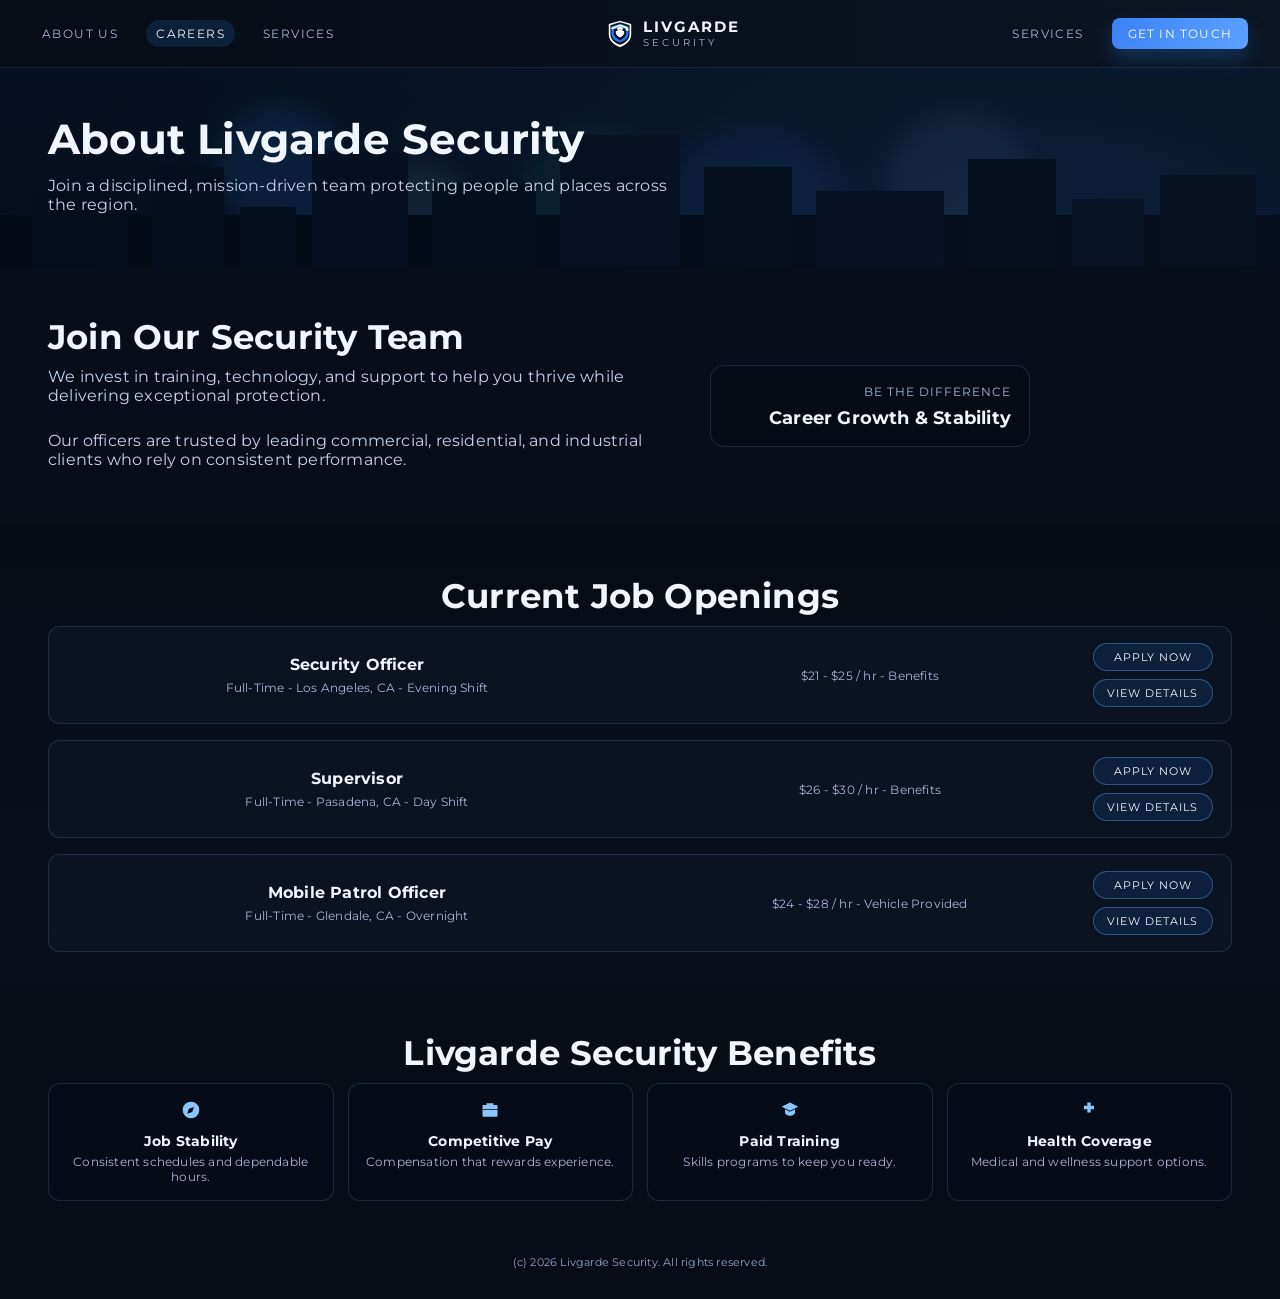
==== careers.html @ 8ab72d73 "initial website page" ====
<!doctype html>
<html lang="en">
<head>
  <meta charset="utf-8" />
  <meta name="viewport" content="width=device-width, initial-scale=1" />
  <title>Livgarde Security | Careers</title>
  <link rel="stylesheet" href="styles.css" />
</head>
<body data-page="careers">
  <main class="page">
    <div class="shell">
      <header class="nav">
        <div class="nav-left">
          <a class="nav-link" href="index.html" data-page="home">About Us</a>
          <a class="nav-link" href="careers.html" data-page="careers">Careers</a>
          <a class="nav-link" href="services.html" data-page="services">Services</a>
        </div>
        <div class="logo">
          <img src="assets/logo.svg" alt="Livgarde logo" />
          <div class="logo-text">
            <span>LIVGARDE</span>
            <small>SECURITY</small>
          </div>
        </div>
        <div class="nav-right">
          <a class="nav-link" href="services.html" data-page="services">Services</a>
          <a class="nav-cta" href="contact.html" data-page="contact">Get in Touch</a>
        </div>
      </header>

      <section class="hero-banner">
        <h1>About Livgarde Security</h1>
        <p>Join a disciplined, mission-driven team protecting people and places across the region.</p>
      </section>

      <section class="section">
        <div class="split">
          <div>
            <h2>Join Our Security Team</h2>
            <p class="lead">We invest in training, technology, and support to help you thrive while delivering exceptional protection.</p>
            <p class="lead">Our officers are trusted by leading commercial, residential, and industrial clients who rely on consistent performance.</p>
          </div>
          <div>
            <div class="hero-figure-card">
              <span>Be the Difference</span>
              <strong>Career Growth &amp; Stability</strong>
            </div>
          </div>
        </div>
      </section>

      <section class="section dark">
        <h2>Current Job Openings</h2>
        <div class="jobs">
          <div class="job-card">
            <div>
              <h4>Security Officer</h4>
              <div class="job-meta">Full-Time - Los Angeles, CA - Evening Shift</div>
            </div>
            <div class="job-meta">$21 - $25 / hr - Benefits</div>
            <div class="job-actions">
              <a href="contact.html">Apply Now</a>
              <a href="contact.html">View Details</a>
            </div>
          </div>
          <div class="job-card">
            <div>
              <h4>Supervisor</h4>
              <div class="job-meta">Full-Time - Pasadena, CA - Day Shift</div>
            </div>
            <div class="job-meta">$26 - $30 / hr - Benefits</div>
            <div class="job-actions">
              <a href="contact.html">Apply Now</a>
              <a href="contact.html">View Details</a>
            </div>
          </div>
          <div class="job-card">
            <div>
              <h4>Mobile Patrol Officer</h4>
              <div class="job-meta">Full-Time - Glendale, CA - Overnight</div>
            </div>
            <div class="job-meta">$24 - $28 / hr - Vehicle Provided</div>
            <div class="job-actions">
              <a href="contact.html">Apply Now</a>
              <a href="contact.html">View Details</a>
            </div>
          </div>
        </div>
      </section>

      <section class="section">
        <h2>Livgarde Security Benefits</h2>
        <div class="badge-row">
          <div class="badge">
            <div class="icon">
              <svg viewBox="0 0 24 24" aria-hidden="true"><path d="M12 2a10 10 0 1 0 10 10A10 10 0 0 0 12 2zm3.5 6.5l-2 6-6 2 2-6z"/></svg>
            </div>
            <h4>Job Stability</h4>
            <p>Consistent schedules and dependable hours.</p>
          </div>
          <div class="badge">
            <div class="icon">
              <svg viewBox="0 0 24 24" aria-hidden="true"><path d="M8 6V4h8v2h4a1 1 0 0 1 1 1v4H3V7a1 1 0 0 1 1-1h4zm-5 6h18v7a1 1 0 0 1-1 1H4a1 1 0 0 1-1-1v-7z"/></svg>
            </div>
            <h4>Competitive Pay</h4>
            <p>Compensation that rewards experience.</p>
          </div>
          <div class="badge">
            <div class="icon">
              <svg viewBox="0 0 24 24" aria-hidden="true"><path d="M12 3l10 5-10 5L2 8l10-5z"/><path d="M6 11v4c0 2 3 4 6 4s6-2 6-4v-4l-6 3-6-3z"/></svg>
            </div>
            <h4>Paid Training</h4>
            <p>Skills programs to keep you ready.</p>
          </div>
          <div class="badge">
            <div class="icon">
              <svg viewBox="0 0 24 24" aria-hidden="true"><path d="M10 3h4v4h4v4h-4v4h-4v-4H6V7h4V3z"/></svg>
            </div>
            <h4>Health Coverage</h4>
            <p>Medical and wellness support options.</p>
          </div>
        </div>
      </section>

      <footer class="footer">(c) 2026 Livgarde Security. All rights reserved.</footer>
    </div>
  </main>
  <script src="app.js"></script>
</body>
</html>
---- styles.css ----
@import url('https://fonts.googleapis.com/css2?family=Montserrat:wght@300;400;500;600;700;800&display=swap');

:root {
  --font-sans: "Montserrat", "Inter", system-ui, -apple-system, "Segoe UI", sans-serif;

  --color-navy-950: #030a15;
  --color-navy-900: #071426;
  --color-navy-800: #0c1d34;
  --color-navy-700: #102749;

  --color-slate-50: #f1f5ff;
  --color-slate-100: #e3e9f5;
  --color-slate-300: #c6d3ea;
  --color-slate-400: #aab4d6;
  --color-slate-500: #8ea3c7;
  --color-slate-700: #5f708d;

  --color-blue-600: #3b82f6;
  --color-blue-500: #2f8cff;
  --color-blue-400: #5ca2ff;
  --color-blue-300: #8bc5ff;

  --color-emerald-400: #34d1a1;
  --color-amber-400: #f5c15c;

  --shadow-card: 0 24px 70px rgba(0, 0, 0, 0.4);
}

* {
  box-sizing: border-box;
}

html, body {
  margin: 0;
  padding: 0;
  height: 100%;
}

body {
  font-family: var(--font-sans);
  color: var(--color-slate-50);
  background: var(--color-navy-950);
  letter-spacing: 0.2px;
  overflow-x: hidden;
}

a {
  color: inherit;
  text-decoration: none;
}

img {
  max-width: 100%;
  display: block;
}

.page {
  min-height: 100vh;
  padding: 0;
  width: 100vw;
}

.page-title {
  display: none;
}

.shell {
  width: 100vw;
  max-width: 100%;
  margin: 0;
  min-height: 100vh;
  background: linear-gradient(180deg, rgba(8, 14, 26, 0.96) 0%, rgba(8, 12, 22, 0.98) 100%);
  border-radius: 0;
  box-shadow: none;
  border: none;
  overflow: hidden;
}

.nav {
  display: flex;
  align-items: center;
  justify-content: space-between;
  padding: 18px 32px;
  background: linear-gradient(90deg, rgba(6, 12, 22, 0.96) 0%, rgba(12, 20, 34, 0.96) 100%);
  border-bottom: 1px solid rgba(90, 110, 160, 0.18);
}

.nav-left,
.nav-right {
  display: flex;
  align-items: center;
  gap: 18px;
}

.logo {
  display: flex;
  align-items: center;
  gap: 10px;
}

.logo img {
  width: 26px;
  height: 30px;
}

.logo-text {
  display: flex;
  flex-direction: column;
  line-height: 1;
  text-transform: uppercase;
}

.logo-text span {
  font-weight: 700;
  letter-spacing: 2px;
  font-size: 0.95rem;
}

.logo-text small {
  font-size: 0.6rem;
  letter-spacing: 3px;
  color: var(--color-slate-400);
  margin-top: 4px;
}

.nav-link {
  font-size: 0.78rem;
  text-transform: uppercase;
  letter-spacing: 1.4px;
  color: var(--color-slate-400);
  padding: 6px 10px;
  border-radius: 999px;
  transition: 0.2s ease;
}

.nav-link:hover,
.nav-link.active {
  color: var(--color-slate-50);
  background: rgba(47, 140, 255, 0.15);
}

.nav-cta {
  background: linear-gradient(120deg, var(--color-blue-600), var(--color-blue-400));
  color: white;
  font-size: 0.75rem;
  text-transform: uppercase;
  letter-spacing: 1.2px;
  border-radius: 8px;
  padding: 8px 16px;
  box-shadow: 0 10px 20px rgba(47, 140, 255, 0.25);
}

.nav-cta.active {
  box-shadow: 0 14px 30px rgba(47, 140, 255, 0.45);
  outline: 1px solid rgba(140, 197, 255, 0.6);
}

.hero {
  position: relative;
  background: linear-gradient(120deg, rgba(2, 8, 18, 0.7), rgba(7, 16, 31, 0.5)), url('./assets/hero.svg');
  background-size: cover;
  background-position: center;
  padding: 60px 50px 80px;
  display: grid;
  grid-template-columns: minmax(0, 1.05fr) minmax(0, 0.95fr);
  gap: 24px;
}

.hero::after {
  content: "";
  position: absolute;
  inset: 0;
  background: linear-gradient(180deg, rgba(7, 13, 24, 0.2) 0%, rgba(7, 13, 24, 0.75) 100%);
  pointer-events: none;
}

.hero-content {
  position: relative;
  z-index: 1;
}

.hero-title {
  font-size: clamp(2rem, 2.3vw + 1.4rem, 3.1rem);
  font-weight: 700;
  margin: 0 0 18px;
  line-height: 1.15;
}

.hero-subtitle {
  color: var(--color-slate-300);
  max-width: 430px;
  font-size: 1rem;
  margin-bottom: 24px;
}

.hero-actions {
  display: flex;
  gap: 14px;
  flex-wrap: wrap;
}

.button {
  display: inline-flex;
  align-items: center;
  gap: 8px;
  padding: 10px 18px;
  border-radius: 8px;
  font-size: 0.8rem;
  text-transform: uppercase;
  letter-spacing: 1.4px;
  border: 1px solid transparent;
  transition: 0.2s ease;
}

.button.primary {
  background: linear-gradient(120deg, var(--color-blue-600), var(--color-blue-400));
  color: #fff;
  box-shadow: 0 14px 28px rgba(47, 140, 255, 0.25);
}

.button.secondary {
  background: rgba(9, 16, 28, 0.7);
  border-color: rgba(140, 163, 199, 0.35);
  color: var(--color-slate-50);
}

.button:hover {
  transform: translateY(-2px);
}

.hero-figure {
  position: relative;
  z-index: 1;
  display: flex;
  align-items: flex-end;
  justify-content: flex-end;
}

.hero-figure-card {
  width: min(320px, 90%);
  background: rgba(6, 12, 22, 0.7);
  border: 1px solid rgba(120, 150, 200, 0.2);
  border-radius: 14px;
  padding: 18px;
  backdrop-filter: blur(4px);
  text-align: right;
}

.hero-figure-card span {
  display: block;
  font-size: 0.75rem;
  color: var(--color-slate-400);
  letter-spacing: 1px;
  text-transform: uppercase;
}

.hero-figure-card strong {
  font-size: 1.1rem;
  display: block;
  margin-top: 8px;
}

.section {
  padding: 50px 48px 30px;
  text-align: center;
}

.section h2 {
  margin: 0 0 10px;
  font-size: clamp(1.5rem, 2vw + 0.8rem, 2.1rem);
}

.section p.lead {
  margin: 0 auto 26px;
  color: var(--color-slate-300);
  max-width: 640px;
  font-size: 0.98rem;
}

.card-grid {
  display: grid;
  grid-template-columns: repeat(auto-fit, minmax(180px, 1fr));
  gap: 16px;
}

.card {
  background: rgba(11, 18, 30, 0.9);
  border: 1px solid rgba(120, 150, 200, 0.2);
  border-radius: 12px;
  padding: 18px 16px 20px;
  text-align: center;
  box-shadow: inset 0 0 12px rgba(0, 0, 0, 0.2);
}

.card .icon {
  width: 38px;
  height: 38px;
  margin: 0 auto 10px;
  background: rgba(47, 140, 255, 0.12);
  border-radius: 10px;
  display: grid;
  place-items: center;
  border: 1px solid rgba(92, 162, 255, 0.4);
}

.icon svg {
  width: 20px;
  height: 20px;
  fill: var(--color-blue-300);
}

.card h3 {
  font-size: 0.9rem;
  margin: 6px 0 8px;
}

.card p {
  font-size: 0.78rem;
  color: var(--color-slate-400);
  margin: 0 0 12px;
}

.card .tiny-button {
  display: inline-block;
  font-size: 0.7rem;
  text-transform: uppercase;
  letter-spacing: 1px;
  color: var(--color-slate-50);
  padding: 6px 12px;
  border-radius: 999px;
  background: rgba(47, 140, 255, 0.18);
  border: 1px solid rgba(92, 162, 255, 0.4);
}

.split {
  display: grid;
  grid-template-columns: minmax(0, 1.1fr) minmax(0, 0.9fr);
  gap: 24px;
  align-items: center;
  text-align: left;
}

.section.dark {
  background: linear-gradient(180deg, rgba(6, 12, 22, 0.96) 0%, rgba(9, 16, 28, 0.98) 100%);
}

.jobs {
  display: grid;
  gap: 16px;
}

.job-card {
  display: grid;
  grid-template-columns: 1.4fr 1fr 120px;
  gap: 16px;
  padding: 16px 18px;
  border-radius: 12px;
  background: rgba(12, 20, 34, 0.92);
  border: 1px solid rgba(120, 150, 200, 0.2);
  align-items: center;
}

.job-card h4 {
  margin: 0 0 6px;
}

.job-meta {
  font-size: 0.75rem;
  color: var(--color-slate-400);
}

.job-actions {
  display: flex;
  flex-direction: column;
  gap: 8px;
}

.job-actions a {
  font-size: 0.7rem;
  text-transform: uppercase;
  letter-spacing: 1px;
  text-align: center;
  padding: 6px 10px;
  border-radius: 999px;
  border: 1px solid rgba(92, 162, 255, 0.4);
  background: rgba(47, 140, 255, 0.12);
}

.list-stack {
  display: grid;
  gap: 12px;
}

.list-item {
  display: flex;
  justify-content: space-between;
  align-items: center;
  padding: 14px 16px;
  border-radius: 12px;
  border: 1px solid rgba(120, 150, 200, 0.18);
  background: rgba(8, 15, 28, 0.92);
}

.list-item small {
  color: var(--color-slate-400);
}

.footer {
  padding: 24px 40px 30px;
  text-align: center;
  font-size: 0.7rem;
  color: var(--color-slate-500);
}

.badge-row {
  display: grid;
  grid-template-columns: repeat(auto-fit, minmax(150px, 1fr));
  gap: 14px;
}

.badge {
  background: rgba(7, 13, 24, 0.95);
  border: 1px solid rgba(120, 150, 200, 0.2);
  border-radius: 12px;
  padding: 16px;
  text-align: center;
}

.badge h4 {
  margin: 8px 0 4px;
  font-size: 0.9rem;
}

.badge p {
  margin: 0;
  font-size: 0.75rem;
  color: var(--color-slate-400);
}

.hero-banner {
  background: linear-gradient(120deg, rgba(2, 8, 18, 0.65), rgba(6, 14, 26, 0.6)), url('./assets/hero.svg');
  background-size: cover;
  background-position: center;
  padding: 46px 48px 52px;
  text-align: left;
}

.hero-banner h1 {
  margin: 0 0 12px;
  font-size: clamp(1.9rem, 2vw + 1.2rem, 2.6rem);
}

.hero-banner p {
  margin: 0;
  max-width: 620px;
  color: var(--color-slate-300);
}

.faq {
  display: grid;
  gap: 10px;
  text-align: left;
}

.faq-item {
  padding: 14px 16px;
  border-radius: 12px;
  border: 1px solid rgba(120, 150, 200, 0.18);
  background: rgba(8, 14, 26, 0.9);
  display: flex;
  justify-content: space-between;
  gap: 14px;
}

.faq-item span {
  color: var(--color-slate-300);
}

.location-grid {
  display: grid;
  grid-template-columns: repeat(auto-fit, minmax(220px, 1fr));
  gap: 16px;
  text-align: left;
}

.location-card {
  background: rgba(8, 14, 26, 0.9);
  border-radius: 12px;
  border: 1px solid rgba(120, 150, 200, 0.2);
  padding: 16px;
}

.location-card h4 {
  margin: 0 0 6px;
}

.location-card p {
  margin: 0;
  font-size: 0.8rem;
  color: var(--color-slate-400);
}

@media (max-width: 960px) {
  .hero {
    grid-template-columns: 1fr;
  }

  .split {
    grid-template-columns: 1fr;
  }

  .job-card {
    grid-template-columns: 1fr;
  }

  .hero-figure {
    justify-content: flex-start;
  }
}

@media (max-width: 720px) {
  .nav {
    flex-direction: column;
    gap: 14px;
  }

  .nav-left,
  .nav-right {
    flex-wrap: wrap;
    justify-content: center;
  }

  .section {
    padding: 42px 24px 26px;
  }

  .hero {
    padding: 48px 24px 60px;
  }

  .hero-banner {
    padding: 42px 24px 48px;
  }
}
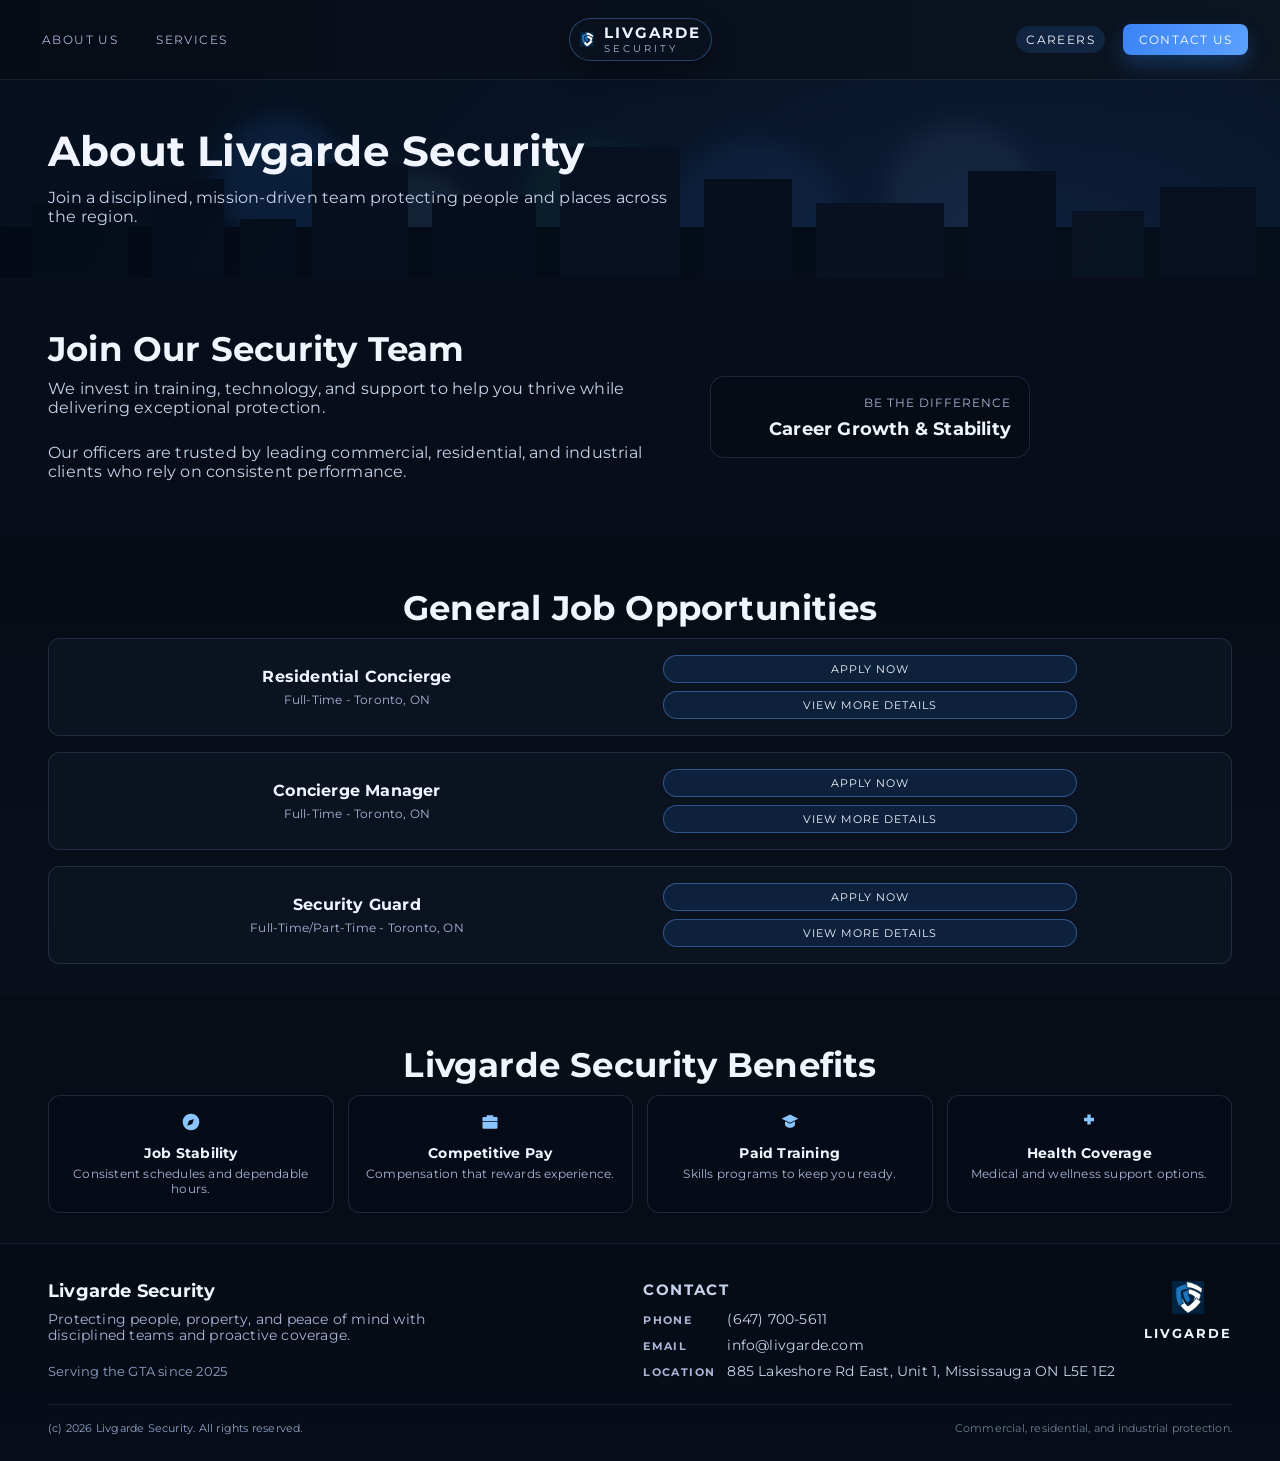
==== commit 555ea06d: "changes to header, added footer, adjusting right pages" ====
--- a/careers.html
+++ b/careers.html
@@ -4,7 +4,7 @@
   <meta charset="utf-8" />
   <meta name="viewport" content="width=device-width, initial-scale=1" />
   <title>Livgarde Security | Careers</title>
-  <link rel="stylesheet" href="styles.css" />
+  <link rel="stylesheet" href="styles.css?v=4" />
 </head>
 <body data-page="careers">
   <main class="page">
@@ -12,19 +12,18 @@
       <header class="nav">
         <div class="nav-left">
           <a class="nav-link" href="index.html" data-page="home">About Us</a>
-          <a class="nav-link" href="careers.html" data-page="careers">Careers</a>
           <a class="nav-link" href="services.html" data-page="services">Services</a>
         </div>
-        <div class="logo">
-          <img src="assets/logo.svg" alt="Livgarde logo" />
+        <a class="logo-button" href="index.html" data-page="home">
+          <img src="assets/Livgardelogo.svg" alt="Livgarde logo" />
           <div class="logo-text">
             <span>LIVGARDE</span>
             <small>SECURITY</small>
           </div>
-        </div>
+        </a>
         <div class="nav-right">
-          <a class="nav-link" href="services.html" data-page="services">Services</a>
-          <a class="nav-cta" href="contact.html" data-page="contact">Get in Touch</a>
+          <a class="nav-link" href="careers.html" data-page="careers">Careers</a>
+          <a class="nav-cta" href="contact.html" data-page="contact">Contact Us</a>
         </div>
       </header>
 
@@ -50,39 +49,36 @@
       </section>
 
       <section class="section dark">
-        <h2>Current Job Openings</h2>
+        <h2>General Job Opportunities</h2>
         <div class="jobs">
           <div class="job-card">
             <div>
-              <h4>Security Officer</h4>
-              <div class="job-meta">Full-Time - Los Angeles, CA - Evening Shift</div>
+              <h4>Residential Concierge</h4>
+              <div class="job-meta">Full-Time - Toronto, ON </div>
             </div>
-            <div class="job-meta">$21 - $25 / hr - Benefits</div>
             <div class="job-actions">
               <a href="contact.html">Apply Now</a>
-              <a href="contact.html">View Details</a>
+              <a href="contact.html">View More Details</a>
             </div>
           </div>
           <div class="job-card">
             <div>
-              <h4>Supervisor</h4>
-              <div class="job-meta">Full-Time - Pasadena, CA - Day Shift</div>
+              <h4>Concierge Manager</h4>
+              <div class="job-meta">Full-Time - Toronto, ON </div>
             </div>
-            <div class="job-meta">$26 - $30 / hr - Benefits</div>
             <div class="job-actions">
               <a href="contact.html">Apply Now</a>
-              <a href="contact.html">View Details</a>
+              <a href="contact.html">View More Details</a>
             </div>
           </div>
           <div class="job-card">
             <div>
-              <h4>Mobile Patrol Officer</h4>
-              <div class="job-meta">Full-Time - Glendale, CA - Overnight</div>
+              <h4>Security Guard</h4>
+              <div class="job-meta">Full-Time/Part-Time - Toronto, ON </div>
             </div>
-            <div class="job-meta">$24 - $28 / hr - Vehicle Provided</div>
             <div class="job-actions">
               <a href="contact.html">Apply Now</a>
-              <a href="contact.html">View Details</a>
+              <a href="contact.html">View More Details</a>
             </div>
           </div>
         </div>
@@ -122,7 +118,32 @@
         </div>
       </section>
 
-      <footer class="footer">(c) 2026 Livgarde Security. All rights reserved.</footer>
+      <footer class="footer">
+  <div class="footer-top">
+    <div class="footer-brand">
+      <h3>Livgarde Security</h3>
+      <p>Protecting people, property, and peace of mind with disciplined teams and proactive coverage.</p>
+      <span>Serving the GTA since 2025</span>
+    </div>
+    <div class="footer-contact">
+      <h4>Contact</h4>
+      <div class="contact-list">
+        <div><strong>Phone</strong> (647) 700-5611</div>
+        <div><strong>Email</strong> info@livgarde.com</div>
+        <div><strong>Location</strong> 885 Lakeshore Rd East, Unit 1, Mississauga ON L5E 1E2</div>
+      </div>
+    </div>
+    <div class="footer-mark">
+      <img src="assets/Livgardelogo.svg" alt="Livgarde logo" />
+      <span>Livgarde</span>
+    </div>
+  </div>
+  <div class="footer-bottom">
+    <span>(c) 2026 Livgarde Security. All rights reserved.</span>
+    <span>Commercial, residential, and industrial protection.</span>
+  </div>
+</footer>
+
     </div>
   </main>
   <script src="app.js"></script>
--- a/styles.css
+++ b/styles.css
@@ -77,12 +77,13 @@
 }
 
 .nav {
-  display: flex;
-  align-items: center;
-  justify-content: space-between;
+  display: grid;
+  grid-template-columns: 1fr auto 1fr;
+  align-items: center;
   padding: 18px 32px;
   background: linear-gradient(90deg, rgba(6, 12, 22, 0.96) 0%, rgba(12, 20, 34, 0.96) 100%);
   border-bottom: 1px solid rgba(90, 110, 160, 0.18);
+  gap: 12px;
 }
 
 .nav-left,
@@ -92,15 +93,31 @@
   gap: 18px;
 }
 
-.logo {
+.nav-right {
+  justify-content: flex-end;
+}
+
+.logo-button {
   display: flex;
   align-items: center;
   gap: 10px;
-}
-
-.logo img {
-  width: 26px;
-  height: 30px;
+  padding: 6px 10px;
+  border-radius: 999px;
+  border: 1px solid rgba(92, 162, 255, 0.35);
+  background: rgba(10, 18, 32, 0.8);
+  box-shadow: 0 10px 24px rgba(0, 0, 0, 0.35);
+  transition: 0.2s ease;
+}
+
+.logo-button:hover {
+  transform: translateY(-1px);
+  border-color: rgba(92, 162, 255, 0.6);
+}
+
+.logo-button img {
+  width: 14px;
+  height: 16px;
+  object-fit: contain;
 }
 
 .logo-text {
@@ -320,6 +337,16 @@
   margin: 0 0 12px;
 }
 
+.contact-card p {
+  font-size: 0.9rem;
+  color: var(--color-slate-300);
+}
+
+.contact-card .tiny-button {
+  font-size: 0.78rem;
+  padding: 7px 14px;
+}
+
 .card .tiny-button {
   display: inline-block;
   font-size: 0.7rem;
@@ -406,10 +433,93 @@
 }
 
 .footer {
-  padding: 24px 40px 30px;
+  padding: 36px 48px 26px;
+  background: linear-gradient(180deg, rgba(6, 12, 22, 0.98) 0%, rgba(7, 13, 24, 1) 100%);
+  border-top: 1px solid rgba(90, 110, 160, 0.2);
+}
+
+.footer-top {
+  display: grid;
+  grid-template-columns: 1.2fr 1fr auto;
+  gap: 28px;
+  align-items: start;
+  padding-bottom: 24px;
+}
+
+.footer-brand h3 {
+  margin: 0 0 10px;
+  font-size: 1.1rem;
+}
+
+.footer-brand p {
+  margin: 0 0 18px;
+  color: var(--color-slate-400);
+  font-size: 0.85rem;
+  max-width: 380px;
+}
+
+.footer-brand span {
+  color: var(--color-slate-500);
+  font-size: 0.8rem;
+}
+
+.footer-contact h4 {
+  margin: 0 0 12px;
+  font-size: 0.95rem;
+  text-transform: uppercase;
+  letter-spacing: 1.6px;
+  color: var(--color-slate-300);
+}
+
+.contact-list {
+  display: grid;
+  gap: 10px;
+  font-size: 0.85rem;
+  color: var(--color-slate-300);
+}
+
+.contact-list strong {
+  display: inline-block;
+  width: 80px;
+  color: var(--color-slate-400);
+  text-transform: uppercase;
+  letter-spacing: 1.4px;
+  font-size: 0.7rem;
+}
+
+.footer-mark {
+  display: grid;
+  place-items: center;
+  gap: 10px;
   text-align: center;
+}
+
+.footer-mark img {
+  width: 32px;
+  height: 36px;
+  object-fit: contain;
+}
+
+.footer-mark span {
+  font-weight: 700;
+  letter-spacing: 2px;
+  text-transform: uppercase;
+  font-size: 0.8rem;
+}
+
+.footer-bottom {
+  display: flex;
+  justify-content: space-between;
+  align-items: center;
+  gap: 16px;
+  border-top: 1px solid rgba(90, 110, 160, 0.2);
+  padding-top: 16px;
   font-size: 0.7rem;
   color: var(--color-slate-500);
+}
+
+.footer-bottom span:last-child {
+  color: var(--color-slate-600, #6f7d95);
 }
 
 .badge-row {
@@ -541,4 +651,18 @@
   .hero-banner {
     padding: 42px 24px 48px;
   }
-}
+
+  .footer {
+    padding: 32px 24px 22px;
+  }
+
+  .footer-top {
+    grid-template-columns: 1fr;
+    text-align: left;
+  }
+
+  .footer-bottom {
+    flex-direction: column;
+    align-items: flex-start;
+  }
+}
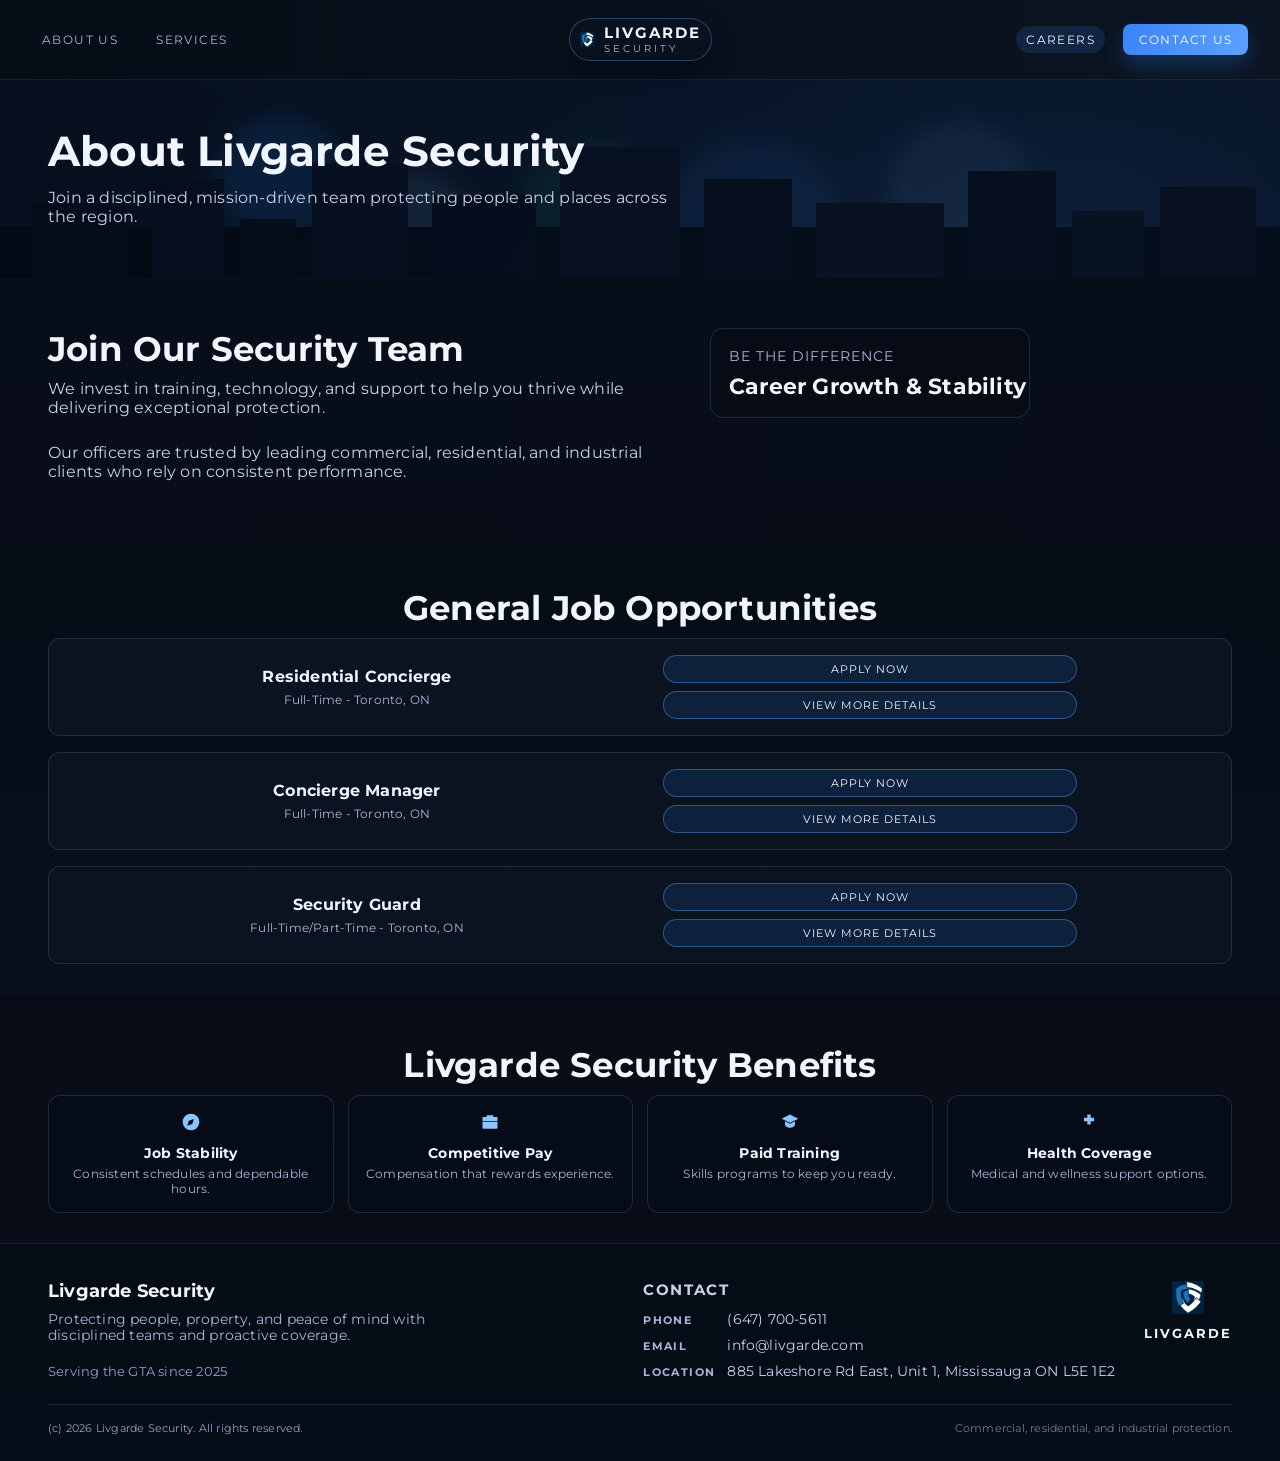
==== commit ce4e386f: "final tweaks" ====
--- a/careers.html
+++ b/careers.html
@@ -33,14 +33,14 @@
       </section>
 
       <section class="section">
-        <div class="split">
+        <div class="split split-top">
           <div>
             <h2>Join Our Security Team</h2>
             <p class="lead">We invest in training, technology, and support to help you thrive while delivering exceptional protection.</p>
             <p class="lead">Our officers are trusted by leading commercial, residential, and industrial clients who rely on consistent performance.</p>
           </div>
           <div>
-            <div class="hero-figure-card">
+            <div class="hero-figure-card align-left">
               <span>Be the Difference</span>
               <strong>Career Growth &amp; Stability</strong>
             </div>
--- a/styles.css
+++ b/styles.css
@@ -263,18 +263,23 @@
   text-align: right;
 }
 
+.hero-figure-card.align-left {
+  text-align: left;
+}
+
 .hero-figure-card span {
   display: block;
-  font-size: 0.75rem;
+  font-size: clamp(0.74rem, 0.45vw + 0.66rem, 0.9rem);
   color: var(--color-slate-400);
   letter-spacing: 1px;
   text-transform: uppercase;
 }
 
 .hero-figure-card strong {
-  font-size: 1.1rem;
+  font-size: clamp(1.02rem, 0.8vw + 0.78rem, 1.35rem);
   display: block;
   margin-top: 8px;
+  white-space: nowrap;
 }
 
 .section {
@@ -347,6 +352,105 @@
   padding: 7px 14px;
 }
 
+.contact-form-wrap {
+  margin-top: 28px;
+  background: rgba(10, 18, 32, 0.85);
+  border: 1px solid rgba(120, 150, 200, 0.22);
+  border-radius: 16px;
+  padding: 22px;
+  text-align: left;
+}
+
+.contact-form-wrap h3 {
+  margin: 0 0 6px;
+  font-size: 1.1rem;
+}
+
+.contact-form-wrap p {
+  margin: 0 0 16px;
+  color: var(--color-slate-300);
+  font-size: 0.9rem;
+}
+
+.contact-form {
+  display: grid;
+  gap: 18px;
+}
+
+.form-row {
+  display: flex;
+  flex-direction: column;
+  gap: 8px;
+}
+
+.form-fieldset {
+  border: 1px solid rgba(120, 150, 200, 0.22);
+  border-radius: 14px;
+  padding: 18px;
+  display: grid;
+  grid-template-columns: repeat(12, minmax(0, 1fr));
+  gap: 14px;
+  background: rgba(7, 13, 24, 0.75);
+}
+
+.form-fieldset legend {
+  padding: 0 10px;
+  font-size: 0.78rem;
+  text-transform: uppercase;
+  letter-spacing: 1.2px;
+  color: var(--color-slate-300);
+}
+
+.form-row.span-6 {
+  grid-column: span 6;
+}
+
+.form-row.span-12 {
+  grid-column: span 12;
+}
+
+.contact-form label {
+  font-size: 0.78rem;
+  text-transform: uppercase;
+  letter-spacing: 1px;
+  color: var(--color-slate-400);
+}
+
+.contact-form input,
+.contact-form select,
+.contact-form textarea {
+  background: rgba(8, 14, 26, 0.9);
+  border: 1px solid rgba(120, 150, 200, 0.3);
+  color: var(--color-slate-50);
+  border-radius: 10px;
+  padding: 10px 12px;
+  font-family: var(--font-sans);
+  font-size: 0.9rem;
+  outline: none;
+}
+
+.contact-form input::placeholder,
+.contact-form textarea::placeholder {
+  color: rgba(170, 180, 214, 0.6);
+}
+
+.contact-form input:focus,
+.contact-form select:focus,
+.contact-form textarea:focus {
+  border-color: rgba(92, 162, 255, 0.7);
+  box-shadow: 0 0 0 2px rgba(92, 162, 255, 0.2);
+}
+
+.form-submit {
+  justify-content: center;
+  border: none;
+  cursor: pointer;
+}
+
+.honeypot {
+  display: none;
+}
+
 .card .tiny-button {
   display: inline-block;
   font-size: 0.7rem;
@@ -365,6 +469,10 @@
   gap: 24px;
   align-items: center;
   text-align: left;
+}
+
+.split.split-top {
+  align-items: flex-start;
 }
 
 .section.dark {
@@ -573,17 +681,57 @@
 }
 
 .faq-item {
-  padding: 14px 16px;
   border-radius: 12px;
   border: 1px solid rgba(120, 150, 200, 0.18);
   background: rgba(8, 14, 26, 0.9);
-  display: flex;
-  justify-content: space-between;
-  gap: 14px;
-}
-
-.faq-item span {
-  color: var(--color-slate-300);
+  overflow: hidden;
+}
+
+.faq-question {
+  width: 100%;
+  border: none;
+  background: transparent;
+  color: var(--color-slate-50);
+  text-align: left;
+  padding: 14px 44px 14px 16px;
+  font-family: var(--font-sans);
+  font-size: 0.95rem;
+  cursor: pointer;
+  position: relative;
+}
+
+.faq-question::after {
+  content: "+";
+  position: absolute;
+  right: 16px;
+  top: 50%;
+  transform: translateY(-50%);
+  color: var(--color-slate-300);
+  font-size: 1.1rem;
+  transition: transform 0.2s ease, color 0.2s ease;
+}
+
+.faq-item.is-open .faq-question::after {
+  content: "–";
+  color: var(--color-blue-300);
+}
+
+.faq-answer {
+  padding: 0 16px;
+  max-height: 0;
+  overflow: hidden;
+  color: var(--color-slate-300);
+  transition: max-height 0.25s ease;
+}
+
+.faq-item.is-open .faq-answer {
+  padding-bottom: 14px;
+  max-height: 160px;
+}
+
+.faq-answer p {
+  margin: 0;
+  font-size: 0.85rem;
 }
 
 .location-grid {
@@ -665,4 +813,17 @@
     flex-direction: column;
     align-items: flex-start;
   }
-}
+
+  .contact-form {
+    grid-template-columns: 1fr;
+  }
+
+  .form-fieldset {
+    grid-template-columns: 1fr;
+  }
+
+  .form-row.span-6,
+  .form-row.span-12 {
+    grid-column: auto;
+  }
+}
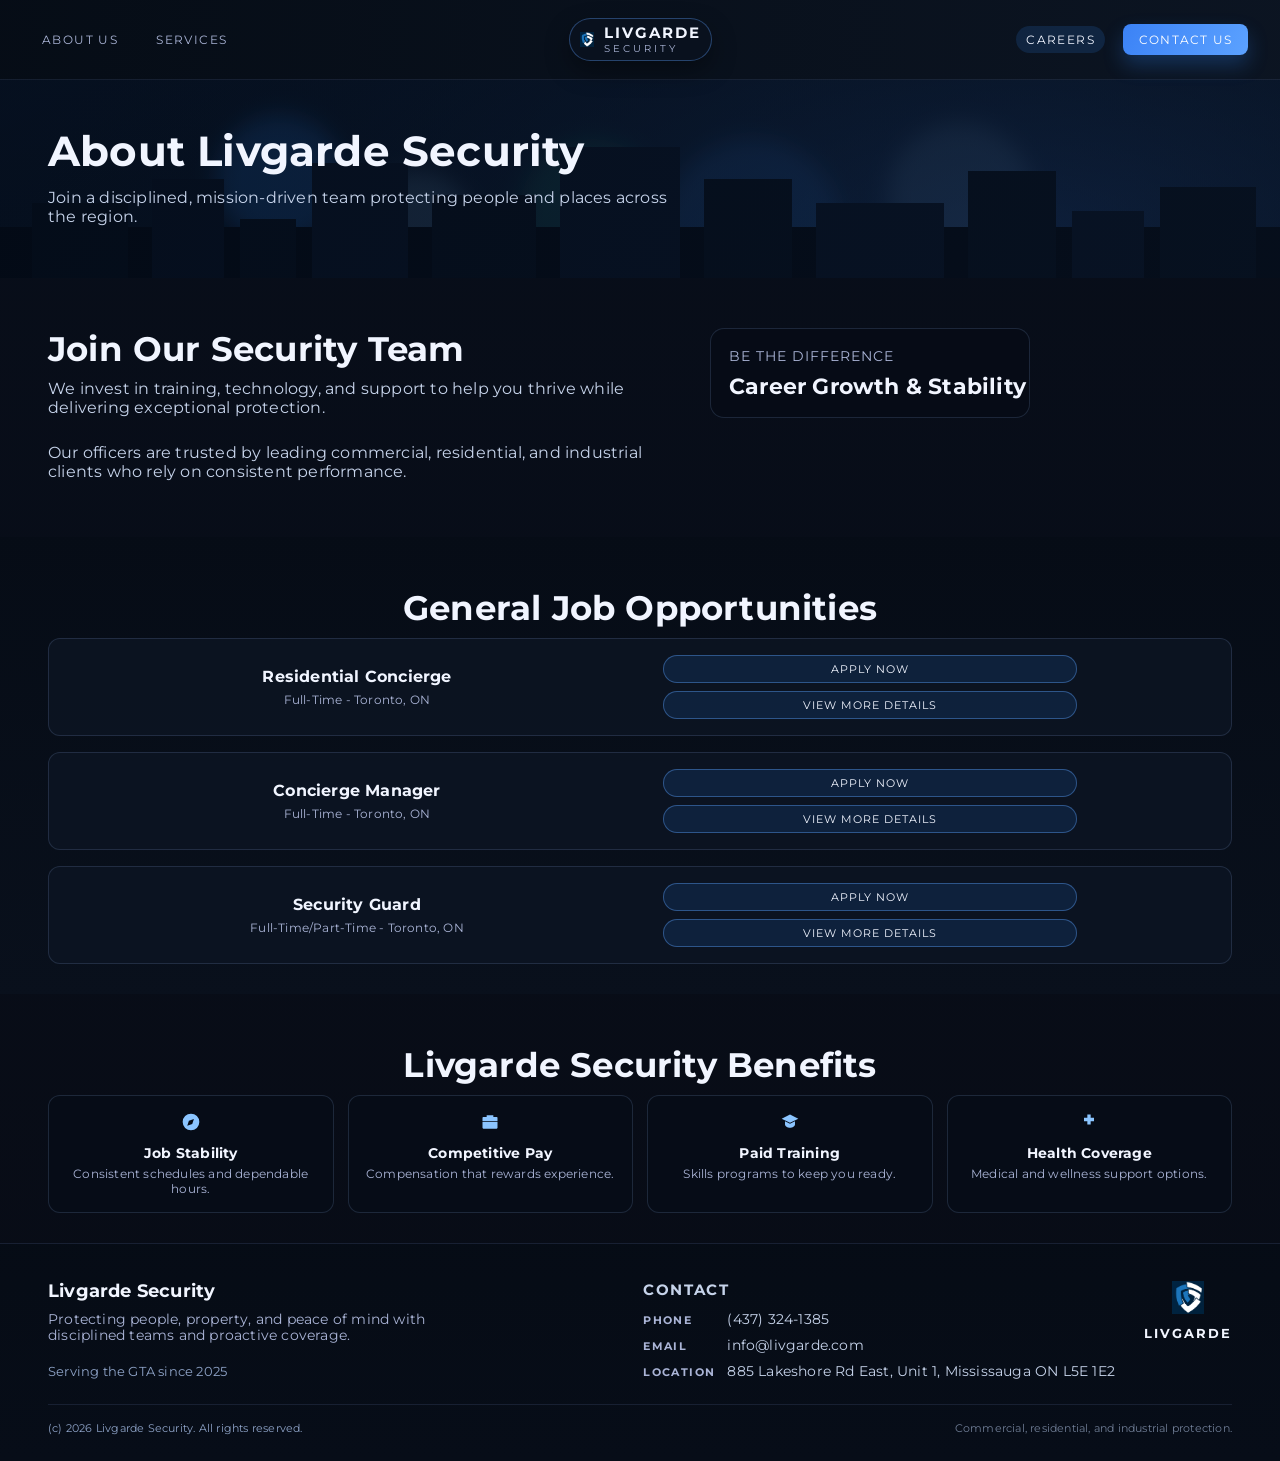
==== commit bc475bc0: "updated phone number" ====
--- a/careers.html
+++ b/careers.html
@@ -128,7 +128,7 @@
     <div class="footer-contact">
       <h4>Contact</h4>
       <div class="contact-list">
-        <div><strong>Phone</strong> (647) 700-5611</div>
+        <div><strong>Phone</strong> (437) 324-1385</div>
         <div><strong>Email</strong> info@livgarde.com</div>
         <div><strong>Location</strong> 885 Lakeshore Rd East, Unit 1, Mississauga ON L5E 1E2</div>
       </div>
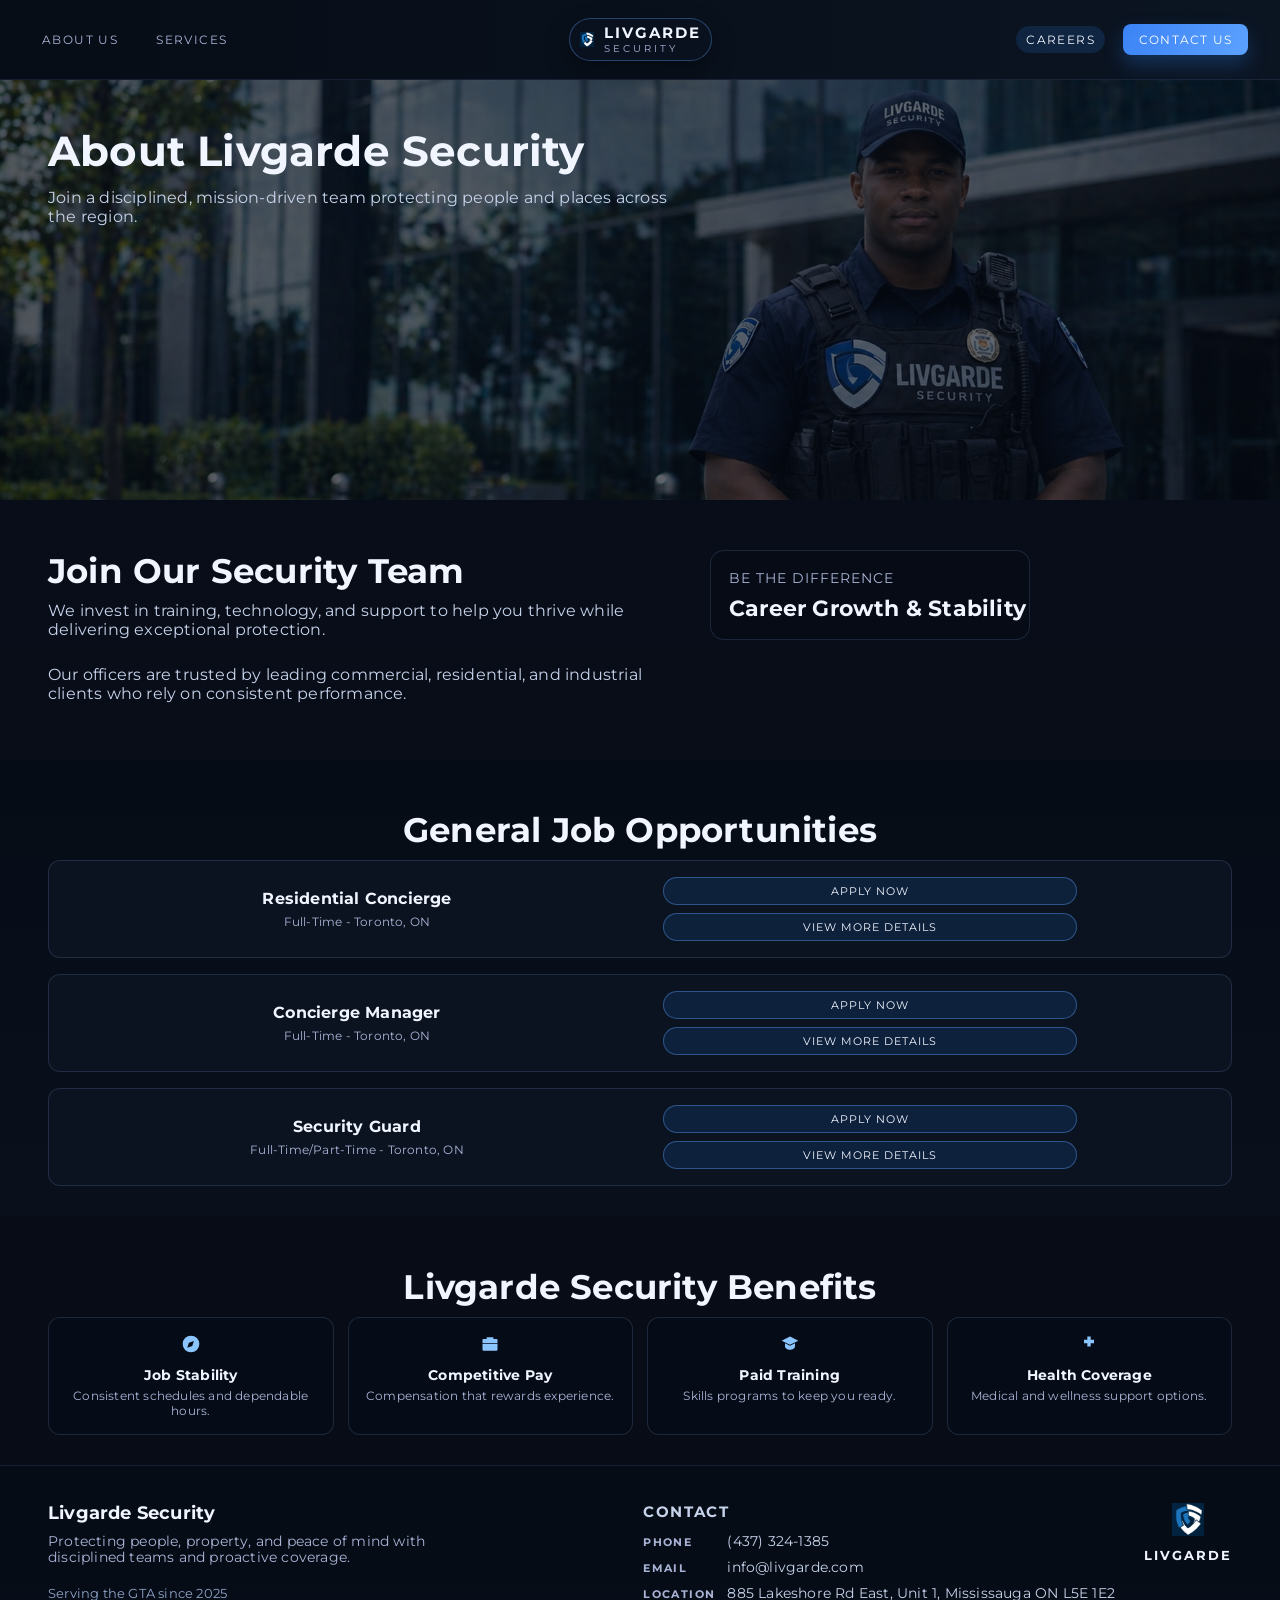
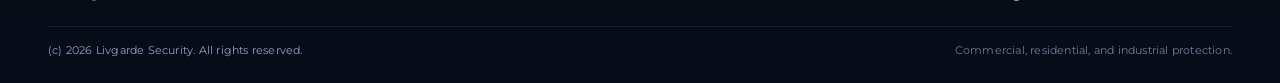
==== commit 3084480f: "fixed hero pics" ====
--- a/careers.html
+++ b/careers.html
@@ -27,7 +27,7 @@
         </div>
       </header>
 
-      <section class="hero-banner">
+      <section class="hero-banner hero-banner--careers">
         <h1>About Livgarde Security</h1>
         <p>Join a disciplined, mission-driven team protecting people and places across the region.</p>
       </section>
--- a/styles.css
+++ b/styles.css
@@ -174,10 +174,11 @@
 
 .hero {
   position: relative;
-  background: linear-gradient(120deg, rgba(2, 8, 18, 0.7), rgba(7, 16, 31, 0.5)), url('./assets/hero.svg');
+  background: linear-gradient(120deg, rgba(2, 8, 18, 0.7), rgba(7, 16, 31, 0.5)), url('./assets/workercar_tl.png');
   background-size: cover;
-  background-position: center;
+  background-position: center 25%;
   padding: 60px 50px 80px;
+  min-height: 600px;
   display: grid;
   grid-template-columns: minmax(0, 1.05fr) minmax(0, 0.95fr);
   gap: 24px;
@@ -660,7 +661,26 @@
   background-size: cover;
   background-position: center;
   padding: 46px 48px 52px;
+  min-height: 420px;
   text-align: left;
+}
+
+.hero-banner--services {
+  background: linear-gradient(120deg, rgba(2, 8, 18, 0.65), rgba(6, 14, 26, 0.6)), url('./assets/LivgardeCar.JPG');
+  background-size: cover;
+  background-position: center 40%;
+}
+
+.hero-banner--careers {
+  background: linear-gradient(120deg, rgba(2, 8, 18, 0.65), rgba(6, 14, 26, 0.6)), url('./assets/LivgardeServices.png');
+  background-size: cover;
+  background-position: center 10%;
+}
+
+.hero-banner--contact {
+  background: linear-gradient(120deg, rgba(2, 8, 18, 0.65), rgba(6, 14, 26, 0.6)), url('./assets/security_br.png');
+  background-size: cover;
+  background-position: center 10%;
 }
 
 .hero-banner h1 {
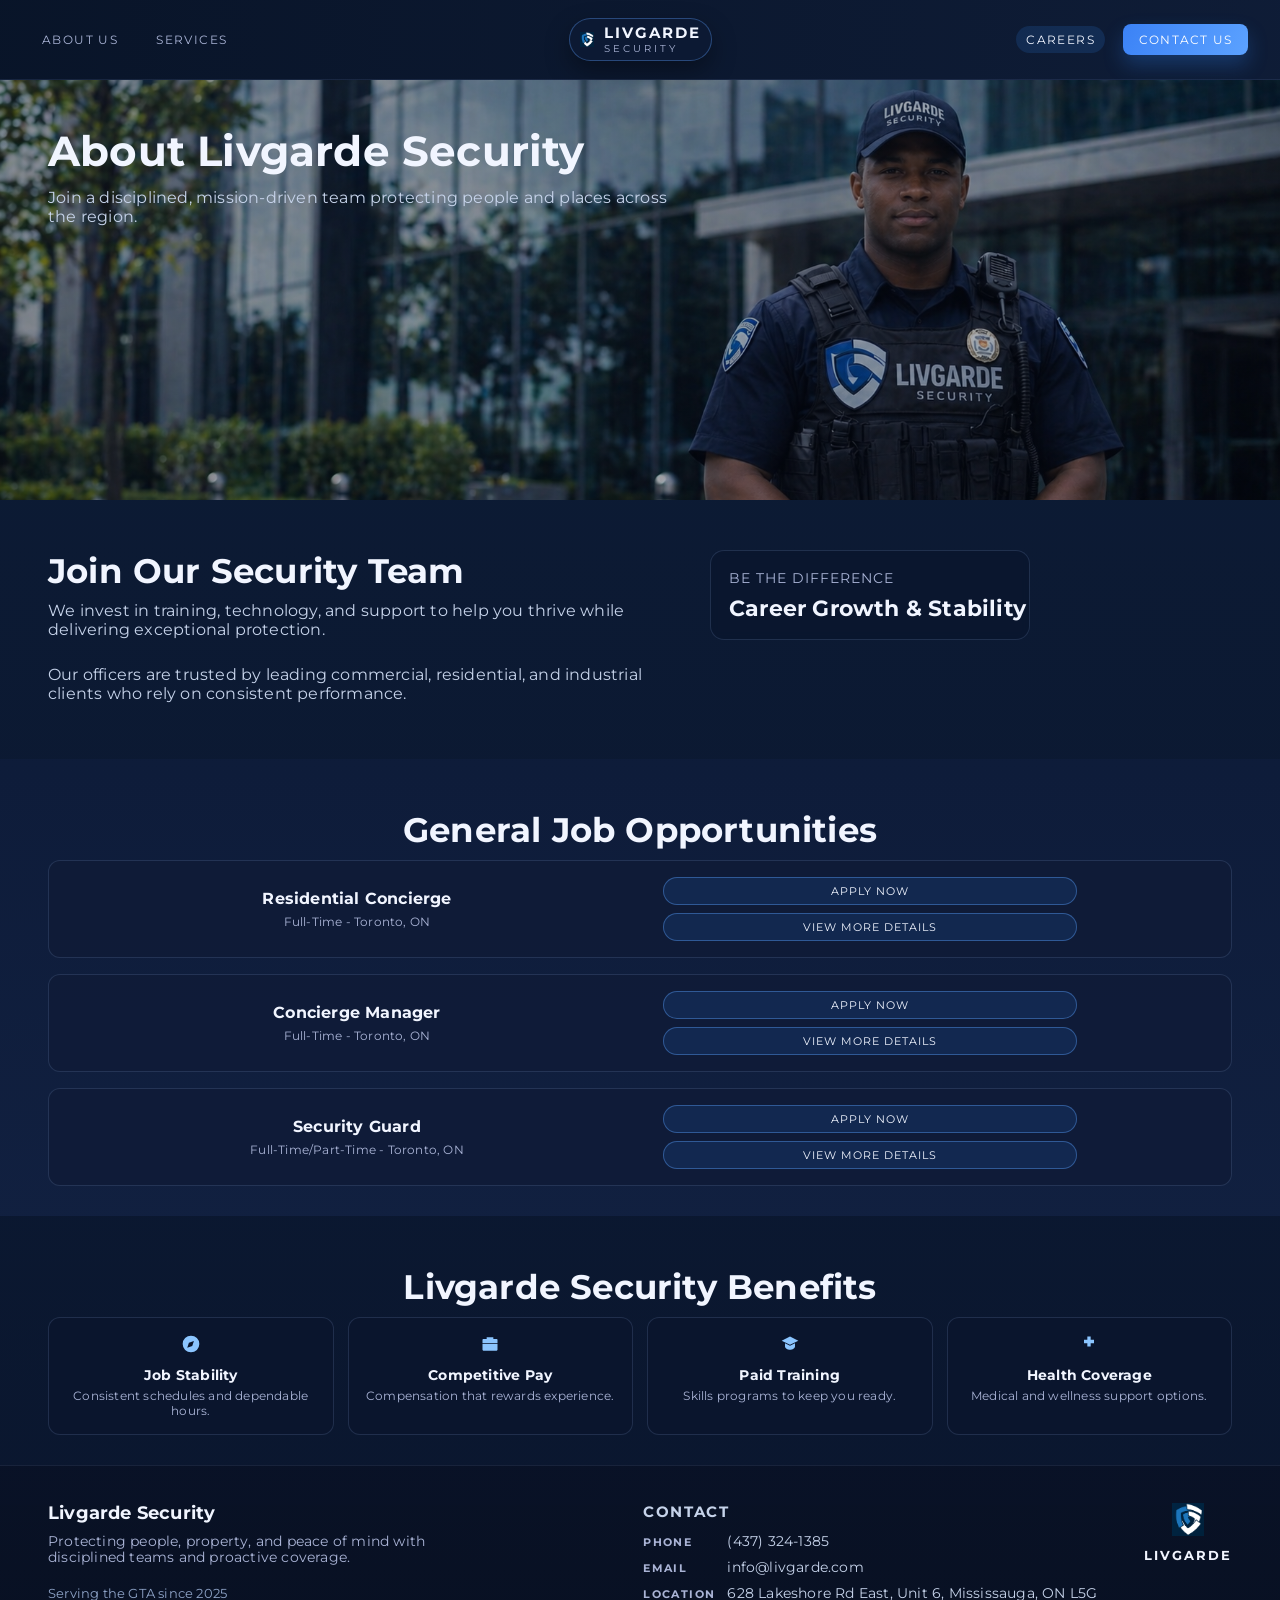
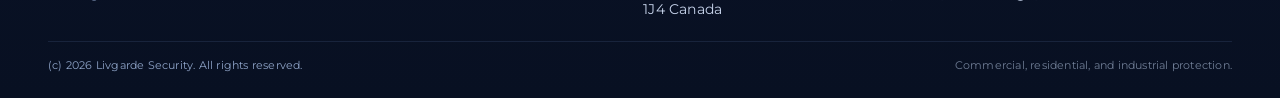
==== commit 1ddf74d1: "changes to theme" ====
--- a/careers.html
+++ b/careers.html
@@ -4,7 +4,7 @@
   <meta charset="utf-8" />
   <meta name="viewport" content="width=device-width, initial-scale=1" />
   <title>Livgarde Security | Careers</title>
-  <link rel="stylesheet" href="styles.css?v=4" />
+  <link rel="stylesheet" href="styles.css?v=5" />
 </head>
 <body data-page="careers">
   <main class="page">
@@ -130,7 +130,7 @@
       <div class="contact-list">
         <div><strong>Phone</strong> (437) 324-1385</div>
         <div><strong>Email</strong> info@livgarde.com</div>
-        <div><strong>Location</strong> 885 Lakeshore Rd East, Unit 1, Mississauga ON L5E 1E2</div>
+        <div><strong>Location</strong> 628 Lakeshore Rd East, Unit 6, Mississauga, ON L5G 1J4 Canada</div>
       </div>
     </div>
     <div class="footer-mark">
--- a/styles.css
+++ b/styles.css
@@ -3,10 +3,10 @@
 :root {
   --font-sans: "Montserrat", "Inter", system-ui, -apple-system, "Segoe UI", sans-serif;
 
-  --color-navy-950: #030a15;
-  --color-navy-900: #071426;
-  --color-navy-800: #0c1d34;
-  --color-navy-700: #102749;
+  --color-navy-950: #091830;
+  --color-navy-900: #0e2040;
+  --color-navy-800: #142d52;
+  --color-navy-700: #1a3a65;
 
   --color-slate-50: #f1f5ff;
   --color-slate-100: #e3e9f5;
@@ -69,7 +69,7 @@
   max-width: 100%;
   margin: 0;
   min-height: 100vh;
-  background: linear-gradient(180deg, rgba(8, 14, 26, 0.96) 0%, rgba(8, 12, 22, 0.98) 100%);
+  background: linear-gradient(180deg, rgba(13, 28, 54, 0.97) 0%, rgba(10, 22, 46, 0.98) 100%);
   border-radius: 0;
   box-shadow: none;
   border: none;
@@ -81,7 +81,7 @@
   grid-template-columns: 1fr auto 1fr;
   align-items: center;
   padding: 18px 32px;
-  background: linear-gradient(90deg, rgba(6, 12, 22, 0.96) 0%, rgba(12, 20, 34, 0.96) 100%);
+  background: linear-gradient(90deg, rgba(9, 20, 40, 0.97) 0%, rgba(15, 28, 54, 0.97) 100%);
   border-bottom: 1px solid rgba(90, 110, 160, 0.18);
   gap: 12px;
 }
@@ -104,7 +104,7 @@
   padding: 6px 10px;
   border-radius: 999px;
   border: 1px solid rgba(92, 162, 255, 0.35);
-  background: rgba(10, 18, 32, 0.8);
+  background: rgba(14, 26, 52, 0.85);
   box-shadow: 0 10px 24px rgba(0, 0, 0, 0.35);
   transition: 0.2s ease;
 }
@@ -174,7 +174,7 @@
 
 .hero {
   position: relative;
-  background: linear-gradient(120deg, rgba(2, 8, 18, 0.7), rgba(7, 16, 31, 0.5)), url('./assets/workercar_tl.png');
+  background: linear-gradient(120deg, rgba(5, 14, 32, 0.45), rgba(7, 18, 38, 0.25)), url('./assets/workercar_tl.png');
   background-size: cover;
   background-position: center 25%;
   padding: 60px 50px 80px;
@@ -188,7 +188,7 @@
   content: "";
   position: absolute;
   inset: 0;
-  background: linear-gradient(180deg, rgba(7, 13, 24, 0.2) 0%, rgba(7, 13, 24, 0.75) 100%);
+  background: linear-gradient(180deg, rgba(7, 14, 30, 0.1) 0%, rgba(7, 14, 30, 0.55) 100%);
   pointer-events: none;
 }
 
@@ -237,7 +237,7 @@
 }
 
 .button.secondary {
-  background: rgba(9, 16, 28, 0.7);
+  background: rgba(13, 24, 50, 0.7);
   border-color: rgba(140, 163, 199, 0.35);
   color: var(--color-slate-50);
 }
@@ -256,7 +256,7 @@
 
 .hero-figure-card {
   width: min(320px, 90%);
-  background: rgba(6, 12, 22, 0.7);
+  background: rgba(10, 22, 46, 0.75);
   border: 1px solid rgba(120, 150, 200, 0.2);
   border-radius: 14px;
   padding: 18px;
@@ -307,12 +307,36 @@
 }
 
 .card {
-  background: rgba(11, 18, 30, 0.9);
+  background: rgba(16, 28, 56, 0.9);
   border: 1px solid rgba(120, 150, 200, 0.2);
   border-radius: 12px;
   padding: 18px 16px 20px;
   text-align: center;
   box-shadow: inset 0 0 12px rgba(0, 0, 0, 0.2);
+  display: flex;
+  flex-direction: column;
+}
+
+.card-grid--featured .card-img {
+  height: 400px;
+}
+
+.card-grid--featured .card h3 {
+  font-size: 1.2rem;
+}
+
+.card-grid--featured .card p {
+  font-size: 1rem;
+}
+
+.card-img {
+  width: 100%;
+  height: 130px;
+  object-fit: cover;
+  object-position: center;
+  border-radius: 8px;
+  margin-bottom: 12px;
+  display: block;
 }
 
 .card .icon {
@@ -355,7 +379,7 @@
 
 .contact-form-wrap {
   margin-top: 28px;
-  background: rgba(10, 18, 32, 0.85);
+  background: rgba(14, 26, 52, 0.9);
   border: 1px solid rgba(120, 150, 200, 0.22);
   border-radius: 16px;
   padding: 22px;
@@ -391,7 +415,7 @@
   display: grid;
   grid-template-columns: repeat(12, minmax(0, 1fr));
   gap: 14px;
-  background: rgba(7, 13, 24, 0.75);
+  background: rgba(10, 20, 42, 0.8);
 }
 
 .form-fieldset legend {
@@ -420,7 +444,7 @@
 .contact-form input,
 .contact-form select,
 .contact-form textarea {
-  background: rgba(8, 14, 26, 0.9);
+  background: rgba(12, 22, 46, 0.9);
   border: 1px solid rgba(120, 150, 200, 0.3);
   color: var(--color-slate-50);
   border-radius: 10px;
@@ -430,6 +454,47 @@
   outline: none;
 }
 
+.reviews-grid {
+  grid-template-columns: repeat(auto-fit, minmax(240px, 1fr));
+}
+
+.review-card {
+  text-align: left;
+  display: flex;
+  flex-direction: column;
+  gap: 12px;
+}
+
+.review-card .stars {
+  color: #f5a623;
+  font-size: 1.1rem;
+  letter-spacing: 2px;
+}
+
+.review-card p {
+  font-size: 0.85rem;
+  color: var(--color-slate-300);
+  font-style: italic;
+  flex: 1;
+  margin: 0;
+}
+
+.reviewer {
+  display: flex;
+  flex-direction: column;
+  gap: 2px;
+}
+
+.reviewer strong {
+  font-size: 0.85rem;
+  color: var(--color-white);
+}
+
+.reviewer span {
+  font-size: 0.75rem;
+  color: var(--color-slate-400);
+}
+
 .contact-form input::placeholder,
 .contact-form textarea::placeholder {
   color: rgba(170, 180, 214, 0.6);
@@ -477,7 +542,7 @@
 }
 
 .section.dark {
-  background: linear-gradient(180deg, rgba(6, 12, 22, 0.96) 0%, rgba(9, 16, 28, 0.98) 100%);
+  background: linear-gradient(180deg, rgba(14, 28, 58, 0.97) 0%, rgba(17, 32, 64, 0.98) 100%);
 }
 
 .jobs {
@@ -491,7 +556,7 @@
   gap: 16px;
   padding: 16px 18px;
   border-radius: 12px;
-  background: rgba(12, 20, 34, 0.92);
+  background: rgba(16, 28, 56, 0.92);
   border: 1px solid rgba(120, 150, 200, 0.2);
   align-items: center;
 }
@@ -534,7 +599,7 @@
   padding: 14px 16px;
   border-radius: 12px;
   border: 1px solid rgba(120, 150, 200, 0.18);
-  background: rgba(8, 15, 28, 0.92);
+  background: rgba(12, 22, 48, 0.92);
 }
 
 .list-item small {
@@ -543,7 +608,7 @@
 
 .footer {
   padding: 36px 48px 26px;
-  background: linear-gradient(180deg, rgba(6, 12, 22, 0.98) 0%, rgba(7, 13, 24, 1) 100%);
+  background: linear-gradient(180deg, rgba(9, 18, 38, 0.99) 0%, rgba(8, 16, 34, 1) 100%);
   border-top: 1px solid rgba(90, 110, 160, 0.2);
 }
 
@@ -638,7 +703,7 @@
 }
 
 .badge {
-  background: rgba(7, 13, 24, 0.95);
+  background: rgba(11, 22, 46, 0.95);
   border: 1px solid rgba(120, 150, 200, 0.2);
   border-radius: 12px;
   padding: 16px;
@@ -657,7 +722,7 @@
 }
 
 .hero-banner {
-  background: linear-gradient(120deg, rgba(2, 8, 18, 0.65), rgba(6, 14, 26, 0.6)), url('./assets/hero.svg');
+  background: linear-gradient(120deg, rgba(5, 14, 32, 0.45), rgba(7, 18, 38, 0.3)), url('./assets/hero.svg');
   background-size: cover;
   background-position: center;
   padding: 46px 48px 52px;
@@ -666,19 +731,19 @@
 }
 
 .hero-banner--services {
-  background: linear-gradient(120deg, rgba(2, 8, 18, 0.65), rgba(6, 14, 26, 0.6)), url('./assets/LivgardeCar.JPG');
+  background: linear-gradient(120deg, rgba(5, 14, 32, 0.45), rgba(7, 18, 38, 0.3)), url('./assets/LivgardeCar.JPG');
   background-size: cover;
   background-position: center 40%;
 }
 
 .hero-banner--careers {
-  background: linear-gradient(120deg, rgba(2, 8, 18, 0.65), rgba(6, 14, 26, 0.6)), url('./assets/LivgardeServices.png');
+  background: linear-gradient(120deg, rgba(5, 14, 32, 0.45), rgba(7, 18, 38, 0.3)), url('./assets/LivgardeServices.png');
   background-size: cover;
   background-position: center 10%;
 }
 
 .hero-banner--contact {
-  background: linear-gradient(120deg, rgba(2, 8, 18, 0.65), rgba(6, 14, 26, 0.6)), url('./assets/security_br.png');
+  background: linear-gradient(120deg, rgba(5, 14, 32, 0.45), rgba(7, 18, 38, 0.3)), url('./assets/security_br.png');
   background-size: cover;
   background-position: center 10%;
 }
@@ -703,7 +768,7 @@
 .faq-item {
   border-radius: 12px;
   border: 1px solid rgba(120, 150, 200, 0.18);
-  background: rgba(8, 14, 26, 0.9);
+  background: rgba(12, 22, 46, 0.9);
   overflow: hidden;
 }
 
@@ -762,7 +827,7 @@
 }
 
 .location-card {
-  background: rgba(8, 14, 26, 0.9);
+  background: rgba(12, 22, 46, 0.9);
   border-radius: 12px;
   border: 1px solid rgba(120, 150, 200, 0.2);
   padding: 16px;
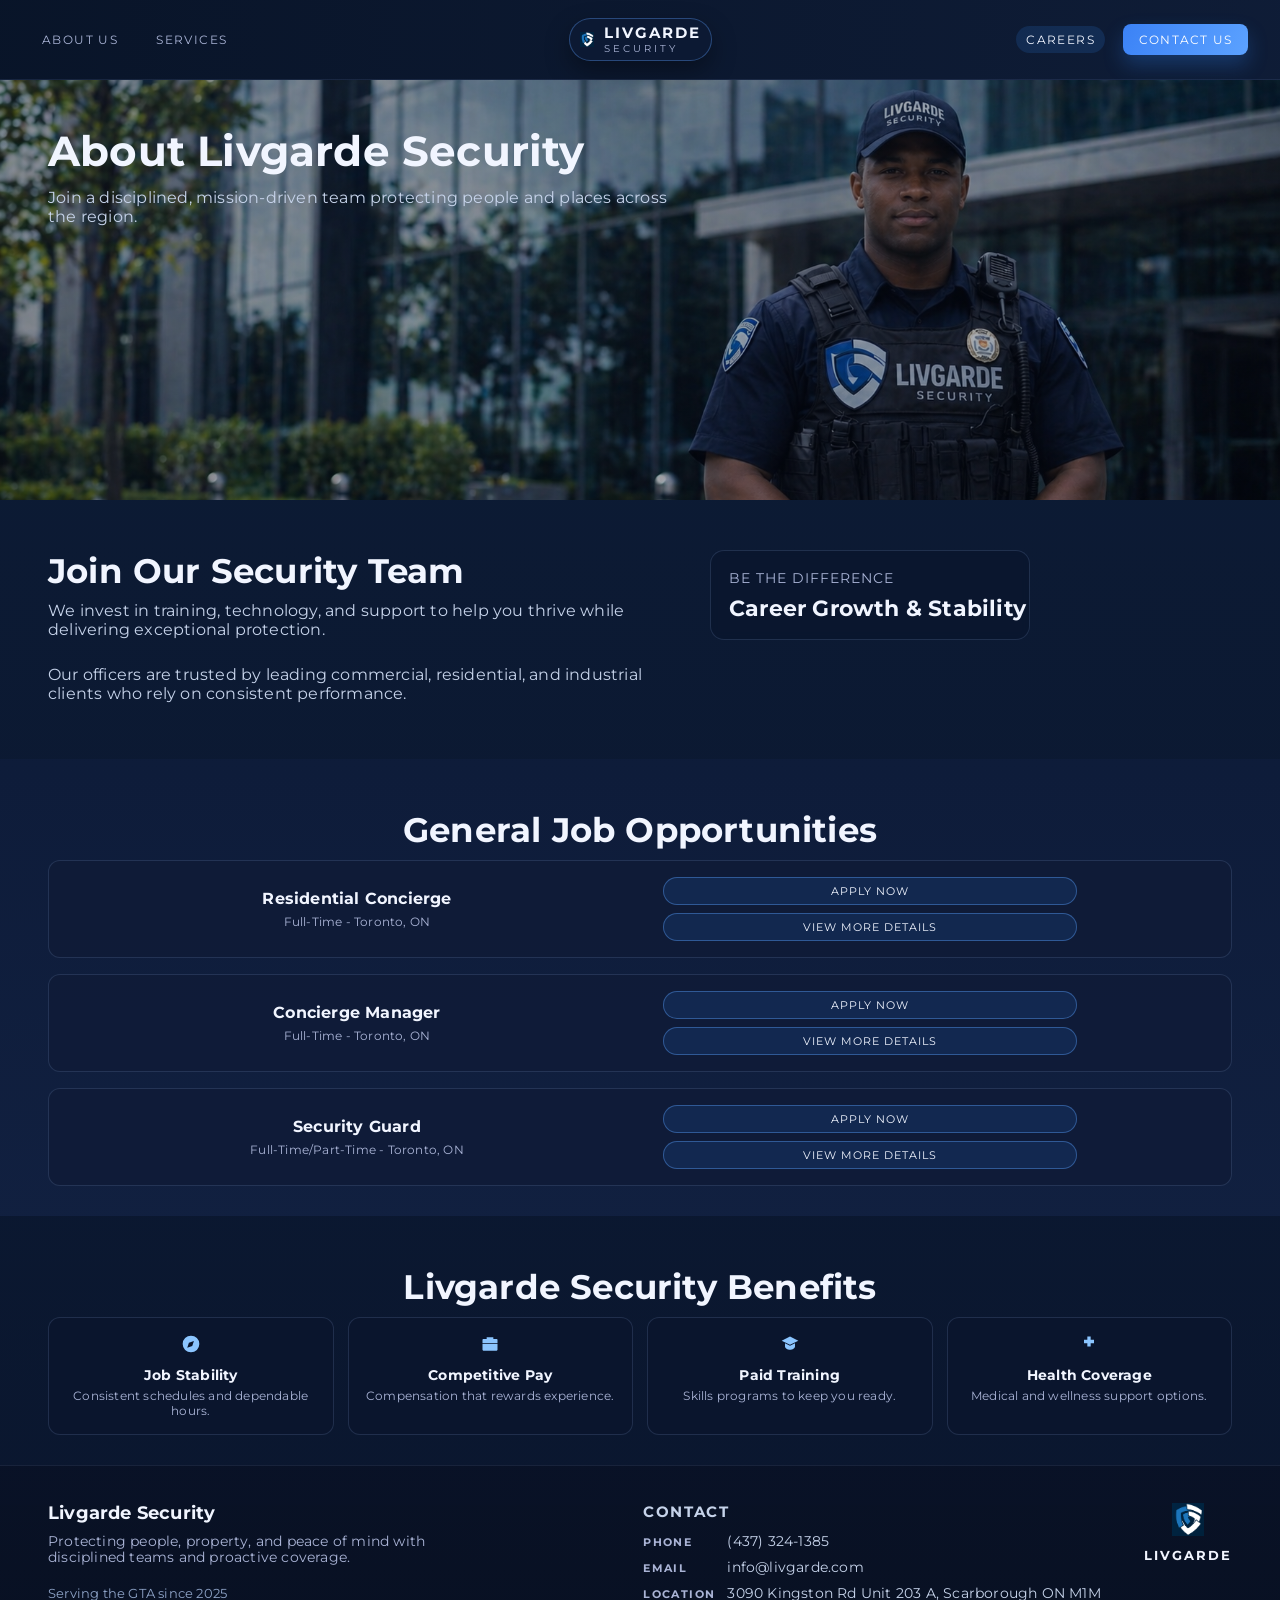
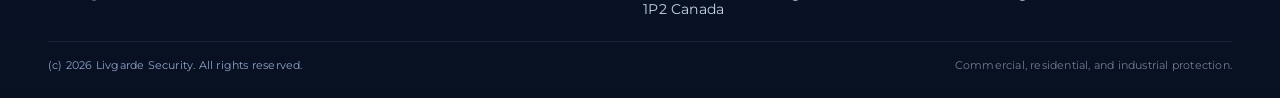
==== commit 937b645a: "Update careers.html" ====
--- a/careers.html
+++ b/careers.html
@@ -130,7 +130,7 @@
       <div class="contact-list">
         <div><strong>Phone</strong> (437) 324-1385</div>
         <div><strong>Email</strong> info@livgarde.com</div>
-        <div><strong>Location</strong> 628 Lakeshore Rd East, Unit 6, Mississauga, ON L5G 1J4 Canada</div>
+        <div><strong>Location</strong> 3090 Kingston Rd Unit 203 A, Scarborough ON M1M 1P2 Canada</div>
       </div>
     </div>
     <div class="footer-mark">
